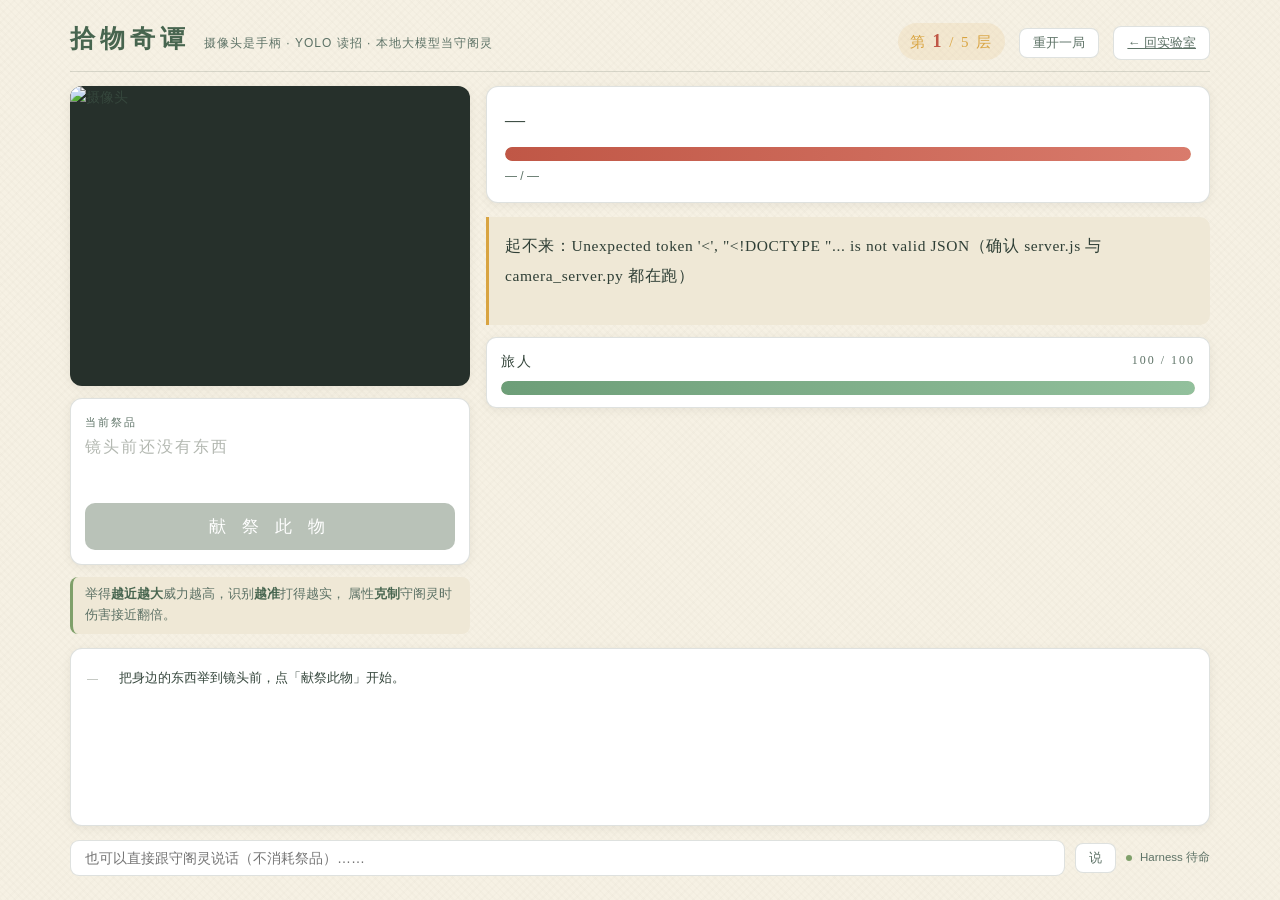
==== public/game.html @ 619017da "Add files via upload" ====
<!DOCTYPE html>
<html lang="zh-CN">
<head>
<meta charset="UTF-8">
<meta name="viewport" content="width=device-width, initial-scale=1">
<title>拾物奇谭 · 万物阁</title>
<link rel="stylesheet" href="/public/game.css">
</head>
<body>
<div class="stage">

  <header>
    <h1>拾物奇谭</h1>
    <span class="sub">摄像头是手柄 · YOLO 读招 · 本地大模型当守阁灵</span>
    <span class="floor">第 <b id="lv">1</b> / 5 层</span>
    <button class="btn" id="btnReset">重开一局</button>
    <a class="btn" href="/">← 回实验室</a>
  </header>

  <main>
    <!-- 左：摄像头 + 祭品 -->
    <section>
      <div class="cam-wrap" id="camWrap">
        <img id="cam" src="/api/camera/video" alt="摄像头">
        <canvas id="overlay"></canvas>
        <div class="cam-off">摄像头未连接<br><small>启动 yolo/camera_server.py 后刷新</small></div>
      </div>

      <div class="offer">
        <div class="label">当前祭品</div>
        <div class="name empty" id="offerName">镜头前还没有东西</div>
        <div class="meta" id="offerMeta"></div>
        <button class="btn-offer" id="btnOffer" disabled>献 祭 此 物</button>
      </div>

      <div class="banner" style="margin-top:12px">
        举得<b>越近越大</b>威力越高，识别<b>越准</b>打得越实，
        属性<b>克制</b>守阁灵时伤害接近翻倍。
      </div>
    </section>

    <!-- 右：守阁灵 -->
    <section>
      <div class="guardian">
        <div class="g-head">
          <span class="g-name" id="gName">—</span>
          <span class="g-ele" id="gEle">—</span>
          <span class="g-tone" id="gTone"></span>
        </div>
        <div class="bar"><i id="gBar"></i></div>
        <div class="hp-text"><span id="gHp">— / —</span><span id="gScene"></span></div>
      </div>

      <div class="speech" id="speech">阁门未开……</div>

      <div class="player-row">
        <div class="who"><span>旅人</span><span class="hp-text" style="margin:0" id="pHp">100 / 100</span></div>
        <div class="bar player"><i id="pBar"></i></div>
      </div>

      <div class="chips" id="chips" style="margin-top:10px"></div>
    </section>
  </main>

  <section class="log" id="log">
    <div class="row"><span class="idx">—</span><span class="what">把身边的东西举到镜头前，点「献祭此物」开始。</span></div>
  </section>

  <footer>
    <input id="chat" placeholder="也可以直接跟守阁灵说话（不消耗祭品）……" autocomplete="off">
    <button class="btn" id="btnSay">说</button>
    <div class="hstat">
      <span class="dot" id="hDot"></span>
      <span id="hStat">Harness 待命</span>
    </div>
  </footer>

</div>

<!-- 权限闸门 / 结算 -->
<div class="modal" id="modal">
  <div class="card">
    <h2 id="mTitle">守阁灵想动笔</h2>
    <p id="mBody"></p>
    <pre id="mPre" style="display:none"></pre>
    <div class="acts" id="mActs"></div>
  </div>
</div>

<script src="/public/game.js"></script>
</body>
</html>
---- public/game.css ----
/* ============================================================
   《拾物奇谭》—— 万物阁
   配色：宣纸暖黄 + 墨绿 + 朱红，走宋代器物的素净路子，
   跟主界面那套抹茶绿同源，只是压暗了一点，好让画面里的血条跳出来。
   ============================================================ */

:root {
  --paper: #f6f1e4;
  --paper-2: #efe8d6;
  --ink: #35463c;
  --ink-soft: #5d7266;
  --matcha: #7fa06a;
  --matcha-deep: #47654f;
  --amber: #d9a441;
  --amber-soft: #f0d9a4;
  --cinnabar: #c05746;
  --jade: #6d9e78;
  --line: rgba(53, 70, 60, .16);
  --shadow: 0 2px 10px rgba(60, 70, 55, .08);
  --serif: "Songti SC", "STSong", "Source Han Serif SC", "Noto Serif CJK SC", serif;
}

* { box-sizing: border-box; }

body {
  margin: 0;
  background: var(--paper);
  color: var(--ink);
  font-family: -apple-system, "PingFang SC", "Microsoft YaHei", sans-serif;
  font-size: 14px;
  line-height: 1.7;
  /* 宣纸质感：两层极淡的斜纹，远看是平的，近看有纤维 */
  background-image:
    repeating-linear-gradient(45deg, rgba(120, 110, 90, .022) 0 2px, transparent 2px 5px),
    repeating-linear-gradient(-45deg, rgba(120, 110, 90, .018) 0 2px, transparent 2px 6px);
}

.stage {
  max-width: 1180px;
  margin: 0 auto;
  padding: 18px 20px 24px;
  display: flex;
  flex-direction: column;
  gap: 14px;
  min-height: 100vh;
}

/* ---------------------------------------------------------------- 顶栏 */
header {
  display: flex;
  align-items: baseline;
  gap: 14px;
  border-bottom: 1px solid var(--line);
  padding-bottom: 10px;
}

header h1 {
  font-family: var(--serif);
  font-size: 25px;
  letter-spacing: 5px;
  margin: 0;
  color: var(--matcha-deep);
}

header .sub {
  font-size: 12px;
  color: var(--ink-soft);
  letter-spacing: 1px;
}

header .floor {
  margin-left: auto;
  font-family: var(--serif);
  font-size: 15px;
  letter-spacing: 2px;
  color: var(--amber);
  background: rgba(217, 164, 65, .12);
  padding: 3px 12px;
  border-radius: 20px;
}

header .floor b { font-size: 18px; color: var(--cinnabar); }

.btn {
  border: 1px solid var(--line);
  background: #fff;
  color: var(--ink-soft);
  border-radius: 8px;
  padding: 5px 13px;
  cursor: pointer;
  font-size: 13px;
  font-family: inherit;
  transition: .16s;
}
.btn:hover { border-color: var(--matcha); color: var(--matcha-deep); }
.btn:disabled { opacity: .45; cursor: not-allowed; }

/* ---------------------------------------------------------------- 主区 */
main {
  display: grid;
  grid-template-columns: 400px 1fr;
  gap: 16px;
  align-items: start;
}

/* --- 左：摄像头 --- */
.cam-wrap {
  position: relative;
  border-radius: 12px;
  overflow: hidden;
  background: #26302b;
  box-shadow: var(--shadow);
  aspect-ratio: 4 / 3;
}
.cam-wrap img {
  width: 100%;
  height: 100%;
  object-fit: cover;
  display: block;
}
.cam-wrap canvas {
  position: absolute;
  inset: 0;
  width: 100%;
  height: 100%;
  pointer-events: none;
}
.cam-off {
  position: absolute;
  inset: 0;
  display: none;
  align-items: center;
  justify-content: center;
  color: #cfd8d2;
  font-size: 13px;
  background: #26302b;
  text-align: center;
  padding: 20px;
}
.cam-wrap.is-off .cam-off { display: flex; }

.offer {
  margin-top: 12px;
  background: #fff;
  border: 1px solid var(--line);
  border-radius: 12px;
  padding: 14px;
  box-shadow: var(--shadow);
}
.offer .label {
  font-size: 11px;
  color: var(--ink-soft);
  letter-spacing: 2px;
}
.offer .name {
  font-family: var(--serif);
  font-size: 22px;
  letter-spacing: 2px;
  margin: 2px 0 6px;
  color: var(--matcha-deep);
  min-height: 32px;
}
.offer .name.empty { color: #b3b8b1; font-size: 16px; }
.offer .meta {
  font-size: 12px;
  color: var(--ink-soft);
  display: flex;
  gap: 12px;
  flex-wrap: wrap;
  margin-bottom: 12px;
  min-height: 20px;
}
.offer .meta span b { color: var(--amber); font-weight: 600; }

.btn-offer {
  width: 100%;
  border: none;
  background: linear-gradient(180deg, var(--matcha) 0%, var(--matcha-deep) 100%);
  color: #fff;
  font-family: var(--serif);
  font-size: 17px;
  letter-spacing: 6px;
  padding: 12px 0;
  border-radius: 10px;
  cursor: pointer;
  box-shadow: 0 3px 12px rgba(71, 101, 79, .28);
  transition: .16s;
}
.btn-offer:hover:not(:disabled) { transform: translateY(-1px); box-shadow: 0 5px 16px rgba(71, 101, 79, .34); }
.btn-offer:disabled { background: #b9c2b8; box-shadow: none; cursor: not-allowed; letter-spacing: 6px; }

/* --- 右：守阁灵 --- */
.guardian {
  background: #fff;
  border: 1px solid var(--line);
  border-radius: 12px;
  padding: 16px 18px;
  box-shadow: var(--shadow);
}
.g-head {
  display: flex;
  align-items: center;
  gap: 10px;
  margin-bottom: 10px;
}
.g-name {
  font-family: var(--serif);
  font-size: 20px;
  letter-spacing: 3px;
}
.g-ele {
  font-family: var(--serif);
  font-size: 12px;
  padding: 1px 9px;
  border-radius: 4px;
  color: #fff;
  letter-spacing: 1px;
}
.g-tone { font-size: 12px; color: var(--ink-soft); margin-left: auto; }

.bar {
  height: 14px;
  border-radius: 8px;
  background: var(--paper-2);
  overflow: hidden;
  box-shadow: inset 0 1px 3px rgba(0, 0, 0, .07);
}
.bar > i {
  display: block;
  height: 100%;
  width: 100%;
  border-radius: 8px;
  background: linear-gradient(90deg, var(--cinnabar), #d97b6c);
  transition: width .5s cubic-bezier(.4, 0, .2, 1);
}
.bar.player > i { background: linear-gradient(90deg, var(--jade), #92c09c); }
.hp-text {
  font-size: 12px;
  color: var(--ink-soft);
  margin-top: 5px;
  display: flex;
  justify-content: space-between;
}

.speech {
  margin-top: 14px;
  background: var(--paper-2);
  border-left: 3px solid var(--amber);
  border-radius: 0 10px 10px 0;
  padding: 14px 16px;
  font-family: var(--serif);
  font-size: 15.5px;
  line-height: 1.95;
  min-height: 108px;
  letter-spacing: .6px;
  color: #2f3f36;
}
.speech .cursor {
  display: inline-block;
  width: 2px;
  height: 15px;
  background: var(--amber);
  vertical-align: -2px;
  animation: blink .7s steps(2) infinite;
  margin-left: 2px;
}
@keyframes blink { 50% { opacity: 0; } }

.player-row {
  margin-top: 12px;
  background: #fff;
  border: 1px solid var(--line);
  border-radius: 10px;
  padding: 12px 14px;
  box-shadow: var(--shadow);
}
.player-row .who {
  font-family: var(--serif);
  font-size: 14px;
  letter-spacing: 2px;
  margin-bottom: 7px;
  display: flex;
  justify-content: space-between;
}

/* ---------------------------------------------------------------- 日志 */
.log {
  background: #fff;
  border: 1px solid var(--line);
  border-radius: 12px;
  padding: 12px 16px;
  box-shadow: var(--shadow);
  flex: 1;
  min-height: 150px;
  max-height: 260px;
  overflow-y: auto;
}
.log .row {
  padding: 6px 0;
  border-bottom: 1px dashed var(--line);
  font-size: 13px;
  display: flex;
  gap: 10px;
  align-items: baseline;
}
.log .row:last-child { border-bottom: none; }
.log .row .idx {
  font-size: 11px;
  color: #b3b8b1;
  min-width: 22px;
}
.log .row .what { color: var(--ink); }
.log .row .what b { font-family: var(--serif); letter-spacing: 1px; }
.log .row .dmg { margin-left: auto; font-size: 12px; white-space: nowrap; }
.grade {
  display: inline-block;
  width: 19px;
  height: 19px;
  line-height: 19px;
  text-align: center;
  border-radius: 4px;
  font-size: 11px;
  font-weight: 700;
  color: #fff;
  margin-right: 5px;
}
.grade.S { background: var(--cinnabar); }
.grade.A { background: var(--amber); }
.grade.B { background: var(--matcha); }
.grade.C { background: #9aa79b; }
.grade.D { background: #c2c7c0; }
.tag { font-size: 11px; padding: 1px 6px; border-radius: 4px; background: var(--paper-2); color: var(--ink-soft); }
.tag.strong { background: rgba(192, 87, 70, .14); color: var(--cinnabar); }
.tag.weak { background: rgba(109, 158, 120, .16); color: #4b7a57; }

/* ---------------------------------------------------------------- 底栏 */
footer {
  display: flex;
  gap: 10px;
  align-items: center;
}
footer input {
  flex: 1;
  border: 1px solid var(--line);
  border-radius: 9px;
  padding: 9px 14px;
  font-size: 14px;
  font-family: inherit;
  background: #fff;
  color: var(--ink);
}
footer input:focus { outline: none; border-color: var(--matcha); }
.hstat {
  font-size: 11.5px;
  color: var(--ink-soft);
  white-space: nowrap;
  display: flex;
  gap: 8px;
  align-items: center;
}
.hstat .dot {
  width: 6px; height: 6px; border-radius: 50%;
  background: var(--matcha);
  display: inline-block;
}
.hstat .dot.busy { background: var(--amber); animation: pulse .8s infinite alternate; }
@keyframes pulse { to { opacity: .3; } }

.chips { display: flex; gap: 5px; flex-wrap: wrap; }
.chip {
  font-size: 11px;
  padding: 1px 7px;
  border-radius: 10px;
  background: var(--paper-2);
  color: var(--ink-soft);
  border: 1px solid transparent;
}
.chip.live { background: rgba(217, 164, 65, .18); color: #9a6e1c; border-color: rgba(217, 164, 65, .4); }
.chip.ok { background: rgba(109, 158, 120, .16); color: #46704f; }
.chip.no { background: rgba(192, 87, 70, .14); color: var(--cinnabar); }

/* ---------------------------------------------------------------- 弹层 */
.modal {
  position: fixed;
  inset: 0;
  background: rgba(35, 45, 38, .5);
  display: none;
  align-items: center;
  justify-content: center;
  z-index: 50;
  backdrop-filter: blur(2px);
}
.modal.show { display: flex; }
.modal .card {
  background: var(--paper);
  border-radius: 14px;
  padding: 26px 30px;
  max-width: 440px;
  box-shadow: 0 12px 40px rgba(0, 0, 0, .26);
  text-align: center;
}
.modal h2 {
  font-family: var(--serif);
  letter-spacing: 4px;
  margin: 0 0 10px;
  font-size: 24px;
  color: var(--matcha-deep);
}
.modal p { color: var(--ink-soft); font-size: 13.5px; margin: 0 0 18px; }
.modal .acts { display: flex; gap: 10px; justify-content: center; }
.modal .acts button {
  border: none;
  border-radius: 8px;
  padding: 9px 22px;
  cursor: pointer;
  font-family: inherit;
  font-size: 14px;
}
.modal .acts .yes { background: var(--matcha-deep); color: #fff; }
.modal .acts .no { background: var(--paper-2); color: var(--ink-soft); }
.modal pre {
  text-align: left;
  background: var(--paper-2);
  border-radius: 8px;
  padding: 10px 12px;
  font-size: 11.5px;
  max-height: 180px;
  overflow: auto;
  color: var(--ink-soft);
  white-space: pre-wrap;
  word-break: break-all;
}

.banner {
  font-size: 12.5px;
  color: var(--ink-soft);
  background: var(--paper-2);
  border-radius: 8px;
  padding: 7px 12px;
  border-left: 3px solid var(--matcha);
}
.banner b { color: var(--matcha-deep); }

@media (max-width: 900px) {
  main { grid-template-columns: 1fr; }
  .stage { padding: 14px; }
}
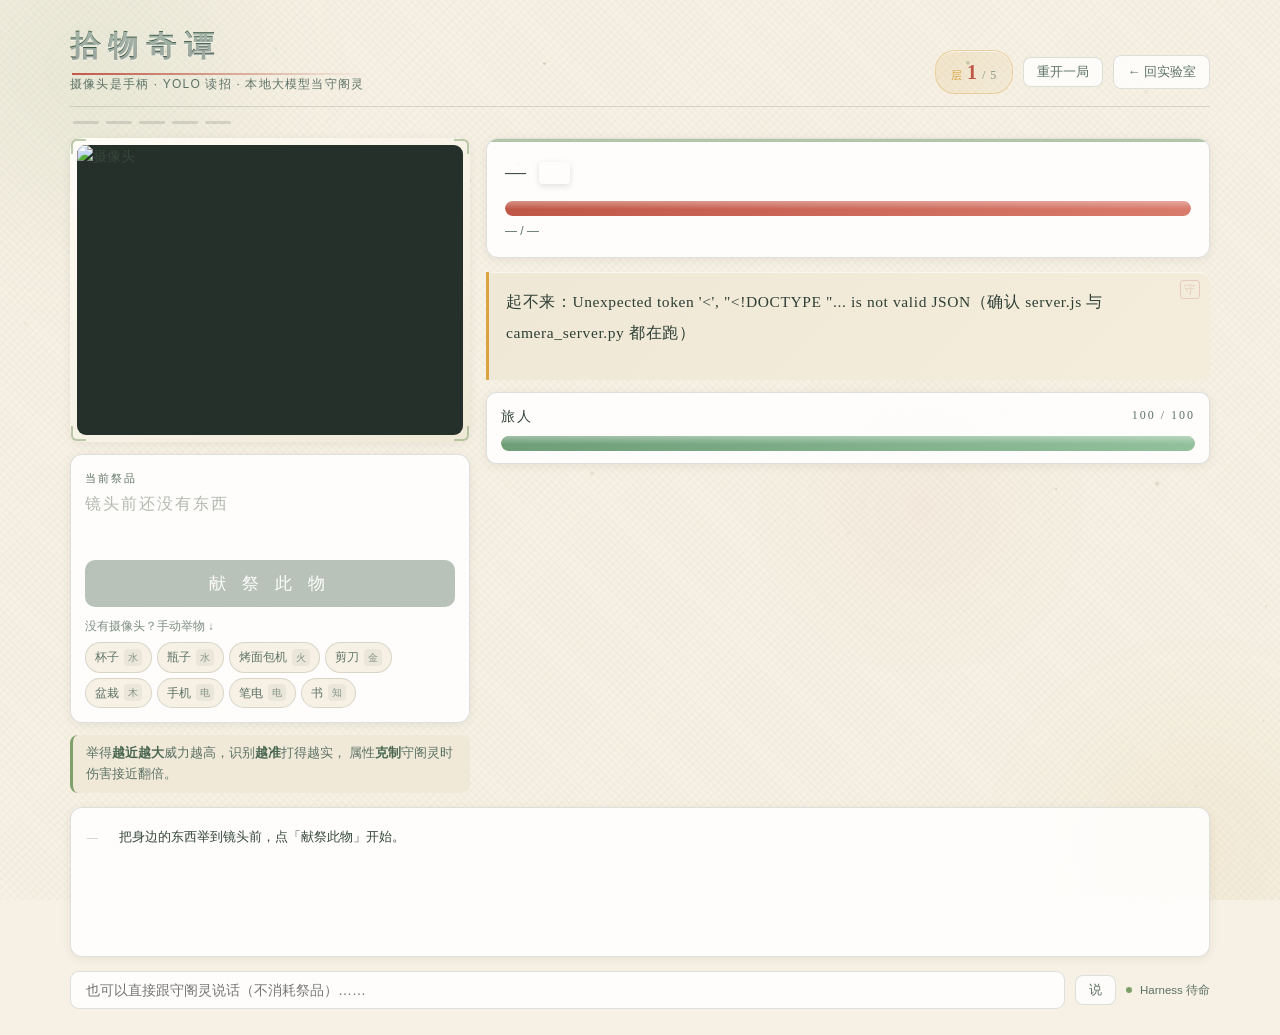
==== commit 1d82c76c: "Add files via upload" ====
--- a/public/game.html
+++ b/public/game.html
@@ -7,23 +7,52 @@
 <link rel="stylesheet" href="/public/game.css">
 </head>
 <body>
+
+<!-- 氛围层：飘浮尘埃 + 墨渍，纯装饰，不接事件 -->
+<div class="ambient" aria-hidden="true">
+  <div class="ink-blot b1"></div>
+  <div class="ink-blot b2"></div>
+  <div class="ink-blot b3"></div>
+  <canvas id="motes"></canvas>
+</div>
+
 <div class="stage">
 
   <header>
-    <h1>拾物奇谭</h1>
-    <span class="sub">摄像头是手柄 · YOLO 读招 · 本地大模型当守阁灵</span>
-    <span class="floor">第 <b id="lv">1</b> / 5 层</span>
-    <button class="btn" id="btnReset">重开一局</button>
-    <a class="btn" href="/">← 回实验室</a>
+    <div class="title-block">
+      <h1 data-text="拾物奇谭">拾物奇谭</h1>
+      <span class="sub">摄像头是手柄 · YOLO 读招 · 本地大模型当守阁灵</span>
+    </div>
+    <div class="head-right">
+      <div class="floor-pill">
+        <span class="fp-label">层</span>
+        <b id="lv">1</b>
+        <span class="fp-total">/ 5</span>
+      </div>
+      <button class="btn" id="btnReset">重开一局</button>
+      <a class="btn" href="/">← 回实验室</a>
+    </div>
   </header>
+
+  <!-- 五层进度：走到哪一层亮哪一颗 -->
+  <div class="progress" id="progress">
+    <i data-lv="1"></i><i data-lv="2"></i><i data-lv="3"></i>
+    <i data-lv="4"></i><i data-lv="5"></i>
+  </div>
 
   <main>
     <!-- 左：摄像头 + 祭品 -->
     <section>
-      <div class="cam-wrap" id="camWrap">
-        <img id="cam" src="/api/camera/video" alt="摄像头">
-        <canvas id="overlay"></canvas>
-        <div class="cam-off">摄像头未连接<br><small>启动 yolo/camera_server.py 后刷新</small></div>
+      <div class="panel-frame">
+        <div class="frame-corner tl"></div><div class="frame-corner tr"></div>
+        <div class="frame-corner bl"></div><div class="frame-corner br"></div>
+
+        <div class="cam-wrap" id="camWrap">
+          <img id="cam" src="/api/camera/video" alt="摄像头">
+          <canvas id="overlay"></canvas>
+          <div class="scan"></div>
+          <div class="cam-off">摄像头未连接<br><small>没有也能玩——下面可以手动举物</small></div>
+        </div>
       </div>
 
       <div class="offer">
@@ -31,9 +60,23 @@
         <div class="name empty" id="offerName">镜头前还没有东西</div>
         <div class="meta" id="offerMeta"></div>
         <button class="btn-offer" id="btnOffer" disabled>献 祭 此 物</button>
+
+        <div class="manual">
+          <div class="m-hint">没有摄像头？手动举物 ↓</div>
+          <div class="m-items" id="mItems">
+            <button class="m-item" data-label="cup">杯子<i>水</i></button>
+            <button class="m-item" data-label="bottle">瓶子<i>水</i></button>
+            <button class="m-item" data-label="toaster">烤面包机<i>火</i></button>
+            <button class="m-item" data-label="scissors">剪刀<i>金</i></button>
+            <button class="m-item" data-label="potted plant">盆栽<i>木</i></button>
+            <button class="m-item" data-label="cell phone">手机<i>电</i></button>
+            <button class="m-item" data-label="laptop">笔电<i>电</i></button>
+            <button class="m-item" data-label="book">书<i>知</i></button>
+          </div>
+        </div>
       </div>
 
-      <div class="banner" style="margin-top:12px">
+      <div class="banner">
         举得<b>越近越大</b>威力越高，识别<b>越准</b>打得越实，
         属性<b>克制</b>守阁灵时伤害接近翻倍。
       </div>
@@ -47,18 +90,24 @@
           <span class="g-ele" id="gEle">—</span>
           <span class="g-tone" id="gTone"></span>
         </div>
-        <div class="bar"><i id="gBar"></i></div>
-        <div class="hp-text"><span id="gHp">— / —</span><span id="gScene"></span></div>
+        <div class="bar" id="gBarWrap"><i id="gBar"></i></div>
+        <div class="hp-text">
+          <span id="gHp">— / —</span>
+          <span id="gScene"></span>
+        </div>
       </div>
 
       <div class="speech" id="speech">阁门未开……</div>
 
       <div class="player-row">
-        <div class="who"><span>旅人</span><span class="hp-text" style="margin:0" id="pHp">100 / 100</span></div>
+        <div class="who">
+          <span>旅人</span>
+          <span class="hp-text" style="margin:0" id="pHp">100 / 100</span>
+        </div>
         <div class="bar player"><i id="pBar"></i></div>
       </div>
 
-      <div class="chips" id="chips" style="margin-top:10px"></div>
+      <div class="chips" id="chips"></div>
     </section>
   </main>
 
@@ -77,6 +126,12 @@
 
 </div>
 
+<!-- 打击数字飘出层 -->
+<div class="fx-layer" id="fxLayer" aria-hidden="true"></div>
+
+<!-- 屏幕闪白（受击）层 -->
+<div class="flash" id="flash" aria-hidden="true"></div>
+
 <!-- 权限闸门 / 结算 -->
 <div class="modal" id="modal">
   <div class="card">
--- a/public/game.css
+++ b/public/game.css
@@ -1,12 +1,23 @@
 /* ============================================================
    《拾物奇谭》—— 万物阁
-   配色：宣纸暖黄 + 墨绿 + 朱红，走宋代器物的素净路子，
-   跟主界面那套抹茶绿同源，只是压暗了一点，好让画面里的血条跳出来。
+   ------------------------------------------------------------------
+   主题：宋代器物 + 志怪笔记。
+   宣纸底、墨色字、朱红印章、抹茶绿描边。
+
+   这一版加了「游戏该有的手感」：
+     · 氛围层 —— 飘浮尘埃 + 墨渍呼吸，纸是活的
+     · 取景框角 —— 摄像头像一支镜头而不是一块 <img>
+     · 血条流光 —— 掉血时扫过一道光
+     · 伤害数字飘出 —— 打多少直接看见
+     · 受击闪屏 —— 旅人挨打时画面一红
+     · 翻页入场 —— 每回合像翻开新的一页
+   所有特效纯 CSS/Canvas，不改任何游戏逻辑。
    ============================================================ */
 
 :root {
   --paper: #f6f1e4;
   --paper-2: #efe8d6;
+  --paper-3: #e7dec8;
   --ink: #35463c;
   --ink-soft: #5d7266;
   --matcha: #7fa06a;
@@ -17,7 +28,9 @@
   --jade: #6d9e78;
   --line: rgba(53, 70, 60, .16);
   --shadow: 0 2px 10px rgba(60, 70, 55, .08);
-  --serif: "Songti SC", "STSong", "Source Han Serif SC", "Noto Serif CJK SC", serif;
+  --shadow-lg: 0 14px 40px rgba(60, 70, 55, .16);
+  --serif: "Songti SC", "STSong", "Source Han Serif SC", "Noto Serif CJK SC", "SimSun", serif;
+  --sans: -apple-system, "PingFang SC", "Microsoft YaHei", sans-serif;
 }
 
 * { box-sizing: border-box; }
@@ -26,105 +39,267 @@
   margin: 0;
   background: var(--paper);
   color: var(--ink);
-  font-family: -apple-system, "PingFang SC", "Microsoft YaHei", sans-serif;
+  font-family: var(--sans);
   font-size: 14px;
   line-height: 1.7;
-  /* 宣纸质感：两层极淡的斜纹，远看是平的，近看有纤维 */
+  overflow-x: hidden;
+  position: relative;
+}
+
+/* 宣纸纤维：两层极淡斜纹，远看是平近看有纹 */
+body::before {
+  content: "";
+  position: fixed;
+  inset: 0;
+  pointer-events: none;
+  z-index: 0;
   background-image:
     repeating-linear-gradient(45deg, rgba(120, 110, 90, .022) 0 2px, transparent 2px 5px),
     repeating-linear-gradient(-45deg, rgba(120, 110, 90, .018) 0 2px, transparent 2px 6px);
 }
 
+/* ── 氛围层 ─────────────────────────────────────────────── */
+.ambient {
+  position: fixed;
+  inset: 0;
+  pointer-events: none;
+  z-index: 1;
+  overflow: hidden;
+}
+
+/* 墨渍：三团极淡的绿色晕染，缓慢呼吸 */
+.ink-blot {
+  position: absolute;
+  border-radius: 50%;
+  filter: blur(60px);
+  opacity: .5;
+  animation: floaty 18s ease-in-out infinite;
+}
+.b1 {
+  width: 420px; height: 420px; top: -140px; left: -120px;
+  background: radial-gradient(circle, rgba(127, 160, 106, .3), transparent 68%);
+}
+.b2 {
+  width: 340px; height: 340px; bottom: -120px; right: -90px;
+  background: radial-gradient(circle, rgba(217, 164, 65, .24), transparent 68%);
+  animation-delay: -6s;
+}
+.b3 {
+  width: 260px; height: 260px; top: 42%; right: 18%;
+  background: radial-gradient(circle, rgba(192, 87, 70, .14), transparent 68%);
+  animation-delay: -12s;
+}
+@keyframes floaty {
+  0%, 100% { transform: translate(0, 0) scale(1); }
+  33%      { transform: translate(22px, -18px) scale(1.08); }
+  66%      { transform: translate(-16px, 14px) scale(.95); }
+}
+
+#motes { position: absolute; inset: 0; width: 100%; height: 100%; }
+
+/* ── 版心 ───────────────────────────────────────────────── */
 .stage {
+  position: relative;
+  z-index: 2;
   max-width: 1180px;
   margin: 0 auto;
-  padding: 18px 20px 24px;
+  padding: 20px 20px 26px;
   display: flex;
   flex-direction: column;
   gap: 14px;
   min-height: 100vh;
 }
 
-/* ---------------------------------------------------------------- 顶栏 */
+/* ── 顶栏 ───────────────────────────────────────────────── */
 header {
   display: flex;
-  align-items: baseline;
-  gap: 14px;
+  align-items: flex-end;
+  gap: 16px;
   border-bottom: 1px solid var(--line);
-  padding-bottom: 10px;
-}
+  padding-bottom: 12px;
+  position: relative;
+  animation: drop-in .6s cubic-bezier(.22, .61, .36, 1) both;
+}
+@keyframes drop-in {
+  from { opacity: 0; transform: translateY(-14px); }
+  to   { opacity: 1; transform: translateY(0); }
+}
+
+.title-block { display: flex; flex-direction: column; gap: 3px; }
 
 header h1 {
   font-family: var(--serif);
-  font-size: 25px;
-  letter-spacing: 5px;
+  font-size: 30px;
+  letter-spacing: 8px;
   margin: 0;
-  color: var(--matcha-deep);
-}
+  position: relative;
+  color: transparent;
+  /* 墨色渐变字：上淡下浓，像毛笔洇开 */
+  background: linear-gradient(180deg, var(--matcha-deep) 30%, #2c3f34 100%);
+  -webkit-background-clip: text;
+  background-clip: text;
+  text-shadow: 0 1px 0 rgba(255, 255, 255, .5);
+  animation: ink-bloom 1.1s ease-out both;
+}
+@keyframes ink-bloom {
+  0%   { opacity: 0; letter-spacing: 22px; filter: blur(6px); }
+  100% { opacity: 1; letter-spacing: 8px;  filter: blur(0); }
+}
+/* 标题下的朱红印章式横线 */
+header h1::after {
+  content: "";
+  position: absolute;
+  left: 2px; bottom: -4px;
+  width: 0;
+  height: 2px;
+  background: linear-gradient(90deg, var(--cinnabar), transparent);
+  animation: grow-line .8s .5s cubic-bezier(.22, .61, .36, 1) forwards;
+}
+@keyframes grow-line { to { width: 100%; } }
 
 header .sub {
   font-size: 12px;
   color: var(--ink-soft);
+  letter-spacing: 1.2px;
+}
+
+.head-right { margin-left: auto; display: flex; align-items: center; gap: 10px; }
+
+.floor-pill {
+  display: flex; align-items: baseline; gap: 4px;
+  font-family: var(--serif);
+  background: linear-gradient(135deg, rgba(217, 164, 65, .16), rgba(217, 164, 65, .07));
+  border: 1px solid rgba(217, 164, 65, .35);
+  padding: 4px 15px;
+  border-radius: 20px;
   letter-spacing: 1px;
-}
-
-header .floor {
-  margin-left: auto;
-  font-family: var(--serif);
-  font-size: 15px;
-  letter-spacing: 2px;
-  color: var(--amber);
-  background: rgba(217, 164, 65, .12);
-  padding: 3px 12px;
-  border-radius: 20px;
-}
-
-header .floor b { font-size: 18px; color: var(--cinnabar); }
+  box-shadow: inset 0 1px 0 rgba(255,255,255,.6);
+}
+.fp-label { font-size: 11px; color: var(--amber); }
+.floor-pill b {
+  font-size: 20px; color: var(--cinnabar);
+  transition: transform .3s cubic-bezier(.34, 1.56, .64, 1);
+  display: inline-block;
+}
+.floor-pill.bump b { transform: scale(1.45); }
+.fp-total { font-size: 12px; color: var(--ink-soft); opacity: .7; }
 
 .btn {
   border: 1px solid var(--line);
-  background: #fff;
+  background: rgba(255, 255, 255, .8);
   color: var(--ink-soft);
   border-radius: 8px;
   padding: 5px 13px;
   cursor: pointer;
   font-size: 13px;
   font-family: inherit;
-  transition: .16s;
-}
-.btn:hover { border-color: var(--matcha); color: var(--matcha-deep); }
+  transition: all .18s;
+  text-decoration: none;
+  white-space: nowrap;
+}
+.btn:hover {
+  border-color: var(--matcha);
+  color: var(--matcha-deep);
+  background: #fff;
+  transform: translateY(-1px);
+  box-shadow: 0 4px 12px rgba(71, 101, 79, .14);
+}
 .btn:disabled { opacity: .45; cursor: not-allowed; }
 
-/* ---------------------------------------------------------------- 主区 */
+/* ── 五层进度 ───────────────────────────────────────────── */
+.progress {
+  display: flex;
+  gap: 7px;
+  align-items: center;
+  padding-left: 3px;
+  animation: drop-in .6s .12s cubic-bezier(.22, .61, .36, 1) both;
+}
+.progress i {
+  width: 26px; height: 3px;
+  border-radius: 2px;
+  background: var(--line);
+  transition: all .45s cubic-bezier(.22, .61, .36, 1);
+}
+.progress i.done {
+  background: linear-gradient(90deg, var(--matcha), var(--jade));
+  box-shadow: 0 0 8px rgba(127, 160, 106, .5);
+}
+.progress i.now {
+  background: linear-gradient(90deg, var(--amber), var(--cinnabar));
+  width: 42px;
+  box-shadow: 0 0 10px rgba(217, 164, 65, .6);
+  animation: bar-pulse 1.6s ease-in-out infinite;
+}
+@keyframes bar-pulse { 50% { opacity: .55; } }
+
+/* ── 主区 ───────────────────────────────────────────────── */
 main {
   display: grid;
   grid-template-columns: 400px 1fr;
   gap: 16px;
   align-items: start;
 }
-
-/* --- 左：摄像头 --- */
+main > section { animation: drop-in .6s cubic-bezier(.22, .61, .36, 1) both; }
+main > section:nth-child(1) { animation-delay: .18s; }
+main > section:nth-child(2) { animation-delay: .26s; }
+
+/* ── 取景框 ─────────────────────────────────────────────── */
+.panel-frame {
+  position: relative;
+  padding: 7px;
+  background: linear-gradient(145deg, #fffdf7, var(--paper-2));
+  border-radius: 14px;
+  box-shadow: var(--shadow);
+}
+/* 四角取景标记 */
+.frame-corner {
+  position: absolute;
+  width: 15px; height: 15px;
+  border: 2px solid var(--matcha);
+  opacity: .5;
+  transition: .3s;
+}
+.frame-corner.tl { top: 1px; left: 1px; border-right: 0; border-bottom: 0; border-radius: 6px 0 0 0; }
+.frame-corner.tr { top: 1px; right: 1px; border-left: 0; border-bottom: 0; border-radius: 0 6px 0 0; }
+.frame-corner.bl { bottom: 1px; left: 1px; border-right: 0; border-top: 0; border-radius: 0 0 0 6px; }
+.frame-corner.br { bottom: 1px; right: 1px; border-left: 0; border-top: 0; border-radius: 0 0 6px 0; }
+.panel-frame:hover .frame-corner { opacity: 1; width: 20px; height: 20px; }
+
 .cam-wrap {
   position: relative;
-  border-radius: 12px;
+  border-radius: 9px;
   overflow: hidden;
   background: #26302b;
-  box-shadow: var(--shadow);
   aspect-ratio: 4 / 3;
 }
 .cam-wrap img {
-  width: 100%;
-  height: 100%;
+  width: 100%; height: 100%;
   object-fit: cover;
   display: block;
-}
+  transition: filter .4s;
+}
+.cam-wrap.is-off img { filter: grayscale(1) brightness(.6); }
+
 .cam-wrap canvas {
   position: absolute;
   inset: 0;
-  width: 100%;
-  height: 100%;
+  width: 100%; height: 100%;
   pointer-events: none;
 }
+
+/* 扫描线：一直在慢慢扫，暗示"正在看" */
+.scan {
+  position: absolute;
+  left: 0; right: 0; height: 34%;
+  background: linear-gradient(180deg, transparent, rgba(150, 220, 160, .16), transparent);
+  animation: scan-move 4.2s ease-in-out infinite;
+  pointer-events: none;
+}
+@keyframes scan-move {
+  0%   { top: -34%; }
+  100% { top: 100%; }
+}
+
 .cam-off {
   position: absolute;
   inset: 0;
@@ -136,16 +311,20 @@
   background: #26302b;
   text-align: center;
   padding: 20px;
-}
+  line-height: 1.8;
+}
+.cam-off small { color: #8fa094; font-size: 11.5px; }
 .cam-wrap.is-off .cam-off { display: flex; }
 
+/* ── 祭品区 ─────────────────────────────────────────────── */
 .offer {
   margin-top: 12px;
-  background: #fff;
+  background: rgba(255, 255, 255, .86);
   border: 1px solid var(--line);
   border-radius: 12px;
   padding: 14px;
   box-shadow: var(--shadow);
+  transition: box-shadow .3s;
 }
 .offer .label {
   font-size: 11px;
@@ -159,6 +338,14 @@
   margin: 2px 0 6px;
   color: var(--matcha-deep);
   min-height: 32px;
+  transition: .3s;
+}
+/* 换祭品时弹一下 */
+.offer .name.pop { animation: name-pop .42s cubic-bezier(.34, 1.56, .64, 1); }
+@keyframes name-pop {
+  0%   { transform: scale(.82); opacity: .3; }
+  60%  { transform: scale(1.06); }
+  100% { transform: scale(1); opacity: 1; }
 }
 .offer .name.empty { color: #b3b8b1; font-size: 16px; }
 .offer .meta {
@@ -170,11 +357,14 @@
   margin-bottom: 12px;
   min-height: 20px;
 }
-.offer .meta span b { color: var(--amber); font-weight: 600; }
-
+.offer .meta b { color: var(--amber); font-weight: 600; }
+
+/* 献祭按钮：常驻微光 + 悬停金边 */
 .btn-offer {
   width: 100%;
   border: none;
+  position: relative;
+  overflow: hidden;
   background: linear-gradient(180deg, var(--matcha) 0%, var(--matcha-deep) 100%);
   color: #fff;
   font-family: var(--serif);
@@ -184,30 +374,121 @@
   border-radius: 10px;
   cursor: pointer;
   box-shadow: 0 3px 12px rgba(71, 101, 79, .28);
-  transition: .16s;
-}
-.btn-offer:hover:not(:disabled) { transform: translateY(-1px); box-shadow: 0 5px 16px rgba(71, 101, 79, .34); }
-.btn-offer:disabled { background: #b9c2b8; box-shadow: none; cursor: not-allowed; letter-spacing: 6px; }
-
-/* --- 右：守阁灵 --- */
+  transition: all .2s;
+}
+/* 一道光反复掠过，暗示"可以点" */
+.btn-offer::after {
+  content: "";
+  position: absolute;
+  top: 0; left: -60%;
+  width: 40%; height: 100%;
+  background: linear-gradient(100deg, transparent, rgba(255, 255, 255, .32), transparent);
+  animation: sheen 3.4s ease-in-out infinite;
+}
+@keyframes sheen {
+  0%   { left: -60%; }
+  55%  { left: 130%; }
+  100% { left: 130%; }
+}
+.btn-offer:hover:not(:disabled) {
+  transform: translateY(-2px);
+  box-shadow: 0 7px 20px rgba(71, 101, 79, .4), 0 0 0 3px rgba(217, 164, 65, .28);
+}
+.btn-offer:active:not(:disabled) { transform: translateY(0) scale(.99); }
+.btn-offer:disabled { background: #b9c2b8; box-shadow: none; cursor: not-allowed; }
+.btn-offer:disabled::after { animation: none; }
+
+/* ── 手动举物 ───────────────────────────────────────────── */
+.manual { margin-top: 10px; }
+.m-hint { font-size: 11.5px; color: var(--ink-soft); opacity: .8; margin-bottom: 6px; }
+.m-items { display: flex; flex-wrap: wrap; gap: 5px; }
+
+.m-item {
+  font: inherit;
+  font-size: 12px;
+  padding: 4px 9px;
+  border-radius: 999px;
+  border: 1px solid var(--line);
+  background: var(--paper);
+  color: var(--ink-soft);
+  cursor: pointer;
+  transition: all .16s;
+  display: inline-flex;
+  align-items: center;
+  gap: 5px;
+}
+.m-item:hover {
+  border-color: var(--matcha);
+  color: var(--matcha-deep);
+  background: #fff;
+  transform: translateY(-2px);
+  box-shadow: 0 3px 9px rgba(71, 101, 79, .16);
+}
+.m-item.on {
+  background: linear-gradient(135deg, var(--matcha), var(--matcha-deep));
+  color: #fff;
+  border-color: var(--matcha-deep);
+  box-shadow: 0 0 0 3px rgba(127, 160, 106, .24);
+  animation: name-pop .35s cubic-bezier(.34, 1.56, .64, 1);
+}
+.m-item i {
+  font-style: normal;
+  font-size: 10px;
+  opacity: .75;
+  background: rgba(0, 0, 0, .06);
+  border-radius: 4px;
+  padding: 0 4px;
+}
+.m-item.on i { background: rgba(255, 255, 255, .24); opacity: 1; }
+
+/* ── 守阁灵 ─────────────────────────────────────────────── */
 .guardian {
-  background: #fff;
+  position: relative;
+  background: rgba(255, 255, 255, .86);
   border: 1px solid var(--line);
   border-radius: 12px;
   padding: 16px 18px;
   box-shadow: var(--shadow);
-}
-.g-head {
-  display: flex;
-  align-items: center;
-  gap: 10px;
-  margin-bottom: 10px;
-}
+  overflow: hidden;
+}
+/* 属性色的顶部描边，随守阁灵切换 */
+.guardian::before {
+  content: "";
+  position: absolute;
+  top: 0; left: 0; right: 0;
+  height: 3px;
+  background: var(--ele-color, var(--matcha));
+  opacity: .6;
+  transition: background .5s;
+}
+
+/* 挨了一下：整张卡片往后退半步，边框闪一下属性色 */
+.guardian.struck {
+  animation: g-struck .5s cubic-bezier(.36, .07, .19, .97);
+  border-color: var(--ele-color, var(--cinnabar));
+}
+@keyframes g-struck {
+  0%   { transform: translateX(0);      box-shadow: var(--shadow); }
+  18%  { transform: translateX(-7px);   box-shadow: 0 0 0 4px rgba(178, 58, 44, .18), var(--shadow); }
+  45%  { transform: translateX(5px); }
+  70%  { transform: translateX(-2px); }
+  100% { transform: translateX(0);      box-shadow: var(--shadow); }
+}
+
+/* 逆风：属性色从边框透出来 */
+.guardian.rush {
+  border-color: var(--ele-color, var(--jade));
+  box-shadow: 0 0 0 3px rgba(122, 158, 122, .16), var(--shadow);
+}
+
+.g-head { display: flex; align-items: center; gap: 10px; margin-bottom: 10px; }
 .g-name {
   font-family: var(--serif);
-  font-size: 20px;
+  font-size: 21px;
   letter-spacing: 3px;
-}
+  transition: .3s;
+}
+.g-name.pop { animation: name-pop .5s cubic-bezier(.34, 1.56, .64, 1); }
 .g-ele {
   font-family: var(--serif);
   font-size: 12px;
@@ -215,15 +496,18 @@
   border-radius: 4px;
   color: #fff;
   letter-spacing: 1px;
-}
-.g-tone { font-size: 12px; color: var(--ink-soft); margin-left: auto; }
-
+  box-shadow: 0 2px 6px rgba(0, 0, 0, .12);
+}
+.g-tone { font-size: 12px; color: var(--ink-soft); margin-left: auto; text-align: right; }
+
+/* 血条：加流光 + 掉血抖动 */
 .bar {
-  height: 14px;
+  height: 15px;
   border-radius: 8px;
   background: var(--paper-2);
   overflow: hidden;
-  box-shadow: inset 0 1px 3px rgba(0, 0, 0, .07);
+  box-shadow: inset 0 1px 4px rgba(0, 0, 0, .1);
+  position: relative;
 }
 .bar > i {
   display: block;
@@ -231,9 +515,26 @@
   width: 100%;
   border-radius: 8px;
   background: linear-gradient(90deg, var(--cinnabar), #d97b6c);
-  transition: width .5s cubic-bezier(.4, 0, .2, 1);
+  transition: width .55s cubic-bezier(.22, .61, .36, 1);
+  position: relative;
+}
+/* 血条上的高光条 */
+.bar > i::after {
+  content: "";
+  position: absolute;
+  inset: 0;
+  border-radius: 8px;
+  background: linear-gradient(180deg, rgba(255,255,255,.35), transparent 55%);
 }
 .bar.player > i { background: linear-gradient(90deg, var(--jade), #92c09c); }
+
+/* 掉血瞬间：闪一下白 */
+.bar.hit { animation: bar-hit .5s ease-out; }
+@keyframes bar-hit {
+  0%   { box-shadow: 0 0 0 0 rgba(192, 87, 70, .7), inset 0 1px 4px rgba(0,0,0,.1); }
+  100% { box-shadow: 0 0 0 12px rgba(192, 87, 70, 0), inset 0 1px 4px rgba(0,0,0,.1); }
+}
+
 .hp-text {
   font-size: 12px;
   color: var(--ink-soft);
@@ -242,19 +543,42 @@
   justify-content: space-between;
 }
 
+/* 台词：翻页入场 + 左侧朱红线 */
 .speech {
   margin-top: 14px;
-  background: var(--paper-2);
+  background: linear-gradient(135deg, var(--paper-2), #f4eddb);
   border-left: 3px solid var(--amber);
   border-radius: 0 10px 10px 0;
-  padding: 14px 16px;
+  padding: 15px 17px;
   font-family: var(--serif);
   font-size: 15.5px;
   line-height: 1.95;
   min-height: 108px;
   letter-spacing: .6px;
   color: #2f3f36;
-}
+  position: relative;
+  box-shadow: inset 0 1px 0 rgba(255,255,255,.6);
+}
+/* 台词区右上角一枚淡印章 */
+.speech::after {
+  content: "守";
+  position: absolute;
+  top: 8px; right: 10px;
+  font-family: var(--serif);
+  font-size: 11px;
+  color: var(--cinnabar);
+  opacity: .22;
+  border: 1px solid currentColor;
+  border-radius: 3px;
+  padding: 0 3px;
+  line-height: 1.5;
+}
+.speech.flip { animation: flip-in .5s cubic-bezier(.22, .61, .36, 1); }
+@keyframes flip-in {
+  0%   { opacity: 0; transform: translateY(10px) rotateX(-12deg); }
+  100% { opacity: 1; transform: translateY(0) rotateX(0); }
+}
+
 .speech .cursor {
   display: inline-block;
   width: 2px;
@@ -268,7 +592,7 @@
 
 .player-row {
   margin-top: 12px;
-  background: #fff;
+  background: rgba(255, 255, 255, .86);
   border: 1px solid var(--line);
   border-radius: 10px;
   padding: 12px 14px;
@@ -283,9 +607,9 @@
   justify-content: space-between;
 }
 
-/* ---------------------------------------------------------------- 日志 */
+/* ── 日志 ───────────────────────────────────────────────── */
 .log {
-  background: #fff;
+  background: rgba(255, 255, 255, .86);
   border: 1px solid var(--line);
   border-radius: 12px;
   padding: 12px 16px;
@@ -294,6 +618,7 @@
   min-height: 150px;
   max-height: 260px;
   overflow-y: auto;
+  animation: drop-in .6s .34s cubic-bezier(.22, .61, .36, 1) both;
 }
 .log .row {
   padding: 6px 0;
@@ -304,52 +629,65 @@
   align-items: baseline;
 }
 .log .row:last-child { border-bottom: none; }
-.log .row .idx {
-  font-size: 11px;
-  color: #b3b8b1;
-  min-width: 22px;
-}
+.log .row.new { animation: row-in .45s cubic-bezier(.22, .61, .36, 1); }
+@keyframes row-in {
+  from { opacity: 0; transform: translateX(-12px); }
+  to   { opacity: 1; transform: translateX(0); }
+}
+.log .row .idx { font-size: 11px; color: #b3b8b1; min-width: 22px; font-family: var(--serif); }
 .log .row .what { color: var(--ink); }
 .log .row .what b { font-family: var(--serif); letter-spacing: 1px; }
 .log .row .dmg { margin-left: auto; font-size: 12px; white-space: nowrap; }
+
 .grade {
   display: inline-block;
-  width: 19px;
-  height: 19px;
-  line-height: 19px;
+  width: 20px; height: 20px; line-height: 20px;
   text-align: center;
   border-radius: 4px;
-  font-size: 11px;
-  font-weight: 700;
+  font-size: 11px; font-weight: 700;
   color: #fff;
   margin-right: 5px;
-}
-.grade.S { background: var(--cinnabar); }
+  box-shadow: 0 2px 5px rgba(0,0,0,.15);
+}
+.grade.S { background: linear-gradient(135deg, #d4624f, var(--cinnabar)); animation: grade-s 1.1s ease-out; }
+@keyframes grade-s {
+  0%   { transform: scale(1); box-shadow: 0 0 0 0 rgba(192,87,70,.8); }
+  60%  { transform: scale(1.28); box-shadow: 0 0 0 8px rgba(192,87,70,0); }
+  100% { transform: scale(1); }
+}
 .grade.A { background: var(--amber); }
 .grade.B { background: var(--matcha); }
 .grade.C { background: #9aa79b; }
 .grade.D { background: #c2c7c0; }
+
 .tag { font-size: 11px; padding: 1px 6px; border-radius: 4px; background: var(--paper-2); color: var(--ink-soft); }
 .tag.strong { background: rgba(192, 87, 70, .14); color: var(--cinnabar); }
 .tag.weak { background: rgba(109, 158, 120, .16); color: #4b7a57; }
 
-/* ---------------------------------------------------------------- 底栏 */
+/* ── 底栏 ───────────────────────────────────────────────── */
 footer {
   display: flex;
   gap: 10px;
   align-items: center;
+  animation: drop-in .6s .42s cubic-bezier(.22, .61, .36, 1) both;
 }
 footer input {
   flex: 1;
   border: 1px solid var(--line);
   border-radius: 9px;
-  padding: 9px 14px;
+  padding: 10px 15px;
   font-size: 14px;
   font-family: inherit;
+  background: rgba(255, 255, 255, .86);
+  color: var(--ink);
+  transition: .2s;
+}
+footer input:focus {
+  outline: none;
+  border-color: var(--matcha);
   background: #fff;
-  color: var(--ink);
-}
-footer input:focus { outline: none; border-color: var(--matcha); }
+  box-shadow: 0 0 0 4px rgba(127, 160, 106, .16);
+}
 .hstat {
   font-size: 11.5px;
   color: var(--ink-soft);
@@ -358,28 +696,71 @@
   gap: 8px;
   align-items: center;
 }
-.hstat .dot {
-  width: 6px; height: 6px; border-radius: 50%;
-  background: var(--matcha);
-  display: inline-block;
-}
+.hstat .dot { width: 6px; height: 6px; border-radius: 50%; background: var(--matcha); display: inline-block; }
 .hstat .dot.busy { background: var(--amber); animation: pulse .8s infinite alternate; }
 @keyframes pulse { to { opacity: .3; } }
 
-.chips { display: flex; gap: 5px; flex-wrap: wrap; }
+.chips { display: flex; gap: 5px; flex-wrap: wrap; margin-top: 10px; }
 .chip {
   font-size: 11px;
-  padding: 1px 7px;
+  padding: 2px 8px;
   border-radius: 10px;
   background: var(--paper-2);
   color: var(--ink-soft);
   border: 1px solid transparent;
+  animation: name-pop .3s ease-out;
 }
 .chip.live { background: rgba(217, 164, 65, .18); color: #9a6e1c; border-color: rgba(217, 164, 65, .4); }
 .chip.ok { background: rgba(109, 158, 120, .16); color: #46704f; }
 .chip.no { background: rgba(192, 87, 70, .14); color: var(--cinnabar); }
 
-/* ---------------------------------------------------------------- 弹层 */
+/* ── 特效层：伤害数字飘出 ─────────────────────────────── */
+.fx-layer {
+  position: fixed;
+  inset: 0;
+  pointer-events: none;
+  z-index: 40;
+  overflow: hidden;
+}
+.dmg-float {
+  position: absolute;
+  font-family: var(--serif);
+  font-size: 30px;
+  font-weight: 700;
+  color: var(--cinnabar);
+  text-shadow: 0 2px 10px rgba(192, 87, 70, .4), 0 0 22px rgba(255, 240, 220, .9);
+  animation: dmg-rise 1.5s cubic-bezier(.22, .61, .36, 1) forwards;
+  white-space: nowrap;
+}
+.dmg-float.counter { color: #5b8a6a; font-size: 22px; }
+.dmg-float.crit { font-size: 42px; color: var(--cinnabar); }
+@keyframes dmg-rise {
+  0%   { opacity: 0; transform: translate(-50%, 0) scale(.4); }
+  22%  { opacity: 1; transform: translate(-50%, -24px) scale(1.22); }
+  40%  { transform: translate(-50%, -34px) scale(1); }
+  100% { opacity: 0; transform: translate(-50%, -108px) scale(.92); }
+}
+
+/* 屏幕闪白/闪红 */
+.flash {
+  position: fixed;
+  inset: 0;
+  pointer-events: none;
+  z-index: 39;
+  opacity: 0;
+}
+.flash.red { animation: flash-red .45s ease-out; }
+@keyframes flash-red {
+  0%   { opacity: .5; background: radial-gradient(circle, transparent 20%, rgba(192, 87, 70, .55)); }
+  100% { opacity: 0; }
+}
+.flash.gold { animation: flash-gold .6s ease-out; }
+@keyframes flash-gold {
+  0%   { opacity: .4; background: radial-gradient(circle, rgba(240, 200, 120, .8), transparent 62%); }
+  100% { opacity: 0; }
+}
+
+/* ── 弹层 ───────────────────────────────────────────────── */
 .modal {
   position: fixed;
   inset: 0;
@@ -388,17 +769,35 @@
   align-items: center;
   justify-content: center;
   z-index: 50;
-  backdrop-filter: blur(2px);
+  backdrop-filter: blur(3px);
 }
 .modal.show { display: flex; }
 .modal .card {
   background: var(--paper);
   border-radius: 14px;
-  padding: 26px 30px;
+  padding: 28px 32px;
   max-width: 440px;
-  box-shadow: 0 12px 40px rgba(0, 0, 0, .26);
+  box-shadow: var(--shadow-lg);
   text-align: center;
-}
+  position: relative;
+  animation: card-in .42s cubic-bezier(.34, 1.56, .64, 1);
+}
+@keyframes card-in {
+  from { opacity: 0; transform: scale(.88) translateY(14px); }
+  to   { opacity: 1; transform: scale(1) translateY(0); }
+}
+/* 卡片四角朱红装饰 */
+.modal .card::before,
+.modal .card::after {
+  content: "";
+  position: absolute;
+  width: 22px; height: 22px;
+  border: 2px solid var(--cinnabar);
+  opacity: .3;
+}
+.modal .card::before { top: 8px; left: 8px; border-right: 0; border-bottom: 0; border-radius: 6px 0 0 0; }
+.modal .card::after { bottom: 8px; right: 8px; border-left: 0; border-top: 0; border-radius: 0 0 6px 0; }
+
 .modal h2 {
   font-family: var(--serif);
   letter-spacing: 4px;
@@ -406,18 +805,25 @@
   font-size: 24px;
   color: var(--matcha-deep);
 }
-.modal p { color: var(--ink-soft); font-size: 13.5px; margin: 0 0 18px; }
+.modal p { color: var(--ink-soft); font-size: 13.5px; margin: 0 0 18px; line-height: 1.8; }
 .modal .acts { display: flex; gap: 10px; justify-content: center; }
 .modal .acts button {
   border: none;
   border-radius: 8px;
-  padding: 9px 22px;
+  padding: 10px 24px;
   cursor: pointer;
   font-family: inherit;
   font-size: 14px;
-}
-.modal .acts .yes { background: var(--matcha-deep); color: #fff; }
+  transition: .18s;
+}
+.modal .acts .yes {
+  background: linear-gradient(145deg, var(--matcha), var(--matcha-deep));
+  color: #fff;
+  box-shadow: 0 3px 12px rgba(71, 101, 79, .3);
+}
+.modal .acts .yes:hover { transform: translateY(-2px); box-shadow: 0 6px 18px rgba(71, 101, 79, .38); }
 .modal .acts .no { background: var(--paper-2); color: var(--ink-soft); }
+.modal .acts .no:hover { background: var(--paper-3); }
 .modal pre {
   text-align: left;
   background: var(--paper-2);
@@ -431,17 +837,34 @@
   word-break: break-all;
 }
 
+/* ── 提示条 ─────────────────────────────────────────────── */
 .banner {
   font-size: 12.5px;
   color: var(--ink-soft);
-  background: var(--paper-2);
+  background: rgba(239, 232, 214, .8);
   border-radius: 8px;
-  padding: 7px 12px;
+  padding: 8px 13px;
   border-left: 3px solid var(--matcha);
+  margin-top: 12px;
 }
 .banner b { color: var(--matcha-deep); }
 
+/* ── 响应式 ─────────────────────────────────────────────── */
 @media (max-width: 900px) {
   main { grid-template-columns: 1fr; }
   .stage { padding: 14px; }
-}
+  header h1 { font-size: 24px; letter-spacing: 5px; }
+  .head-right { flex-wrap: wrap; }
+}
+
+/* 尊重"减少动态效果"偏好：时长压到近零，延迟也清零——
+   不然 both 填充模式下，延迟期间元素停在第一帧（透明），内容会"迟到" */
+@media (prefers-reduced-motion: reduce) {
+  *, *::before, *::after {
+    animation-duration: .01ms !important;
+    animation-delay: 0s !important;
+    animation-iteration-count: 1 !important;
+    transition-duration: .01ms !important;
+    transition-delay: 0s !important;
+  }
+}
